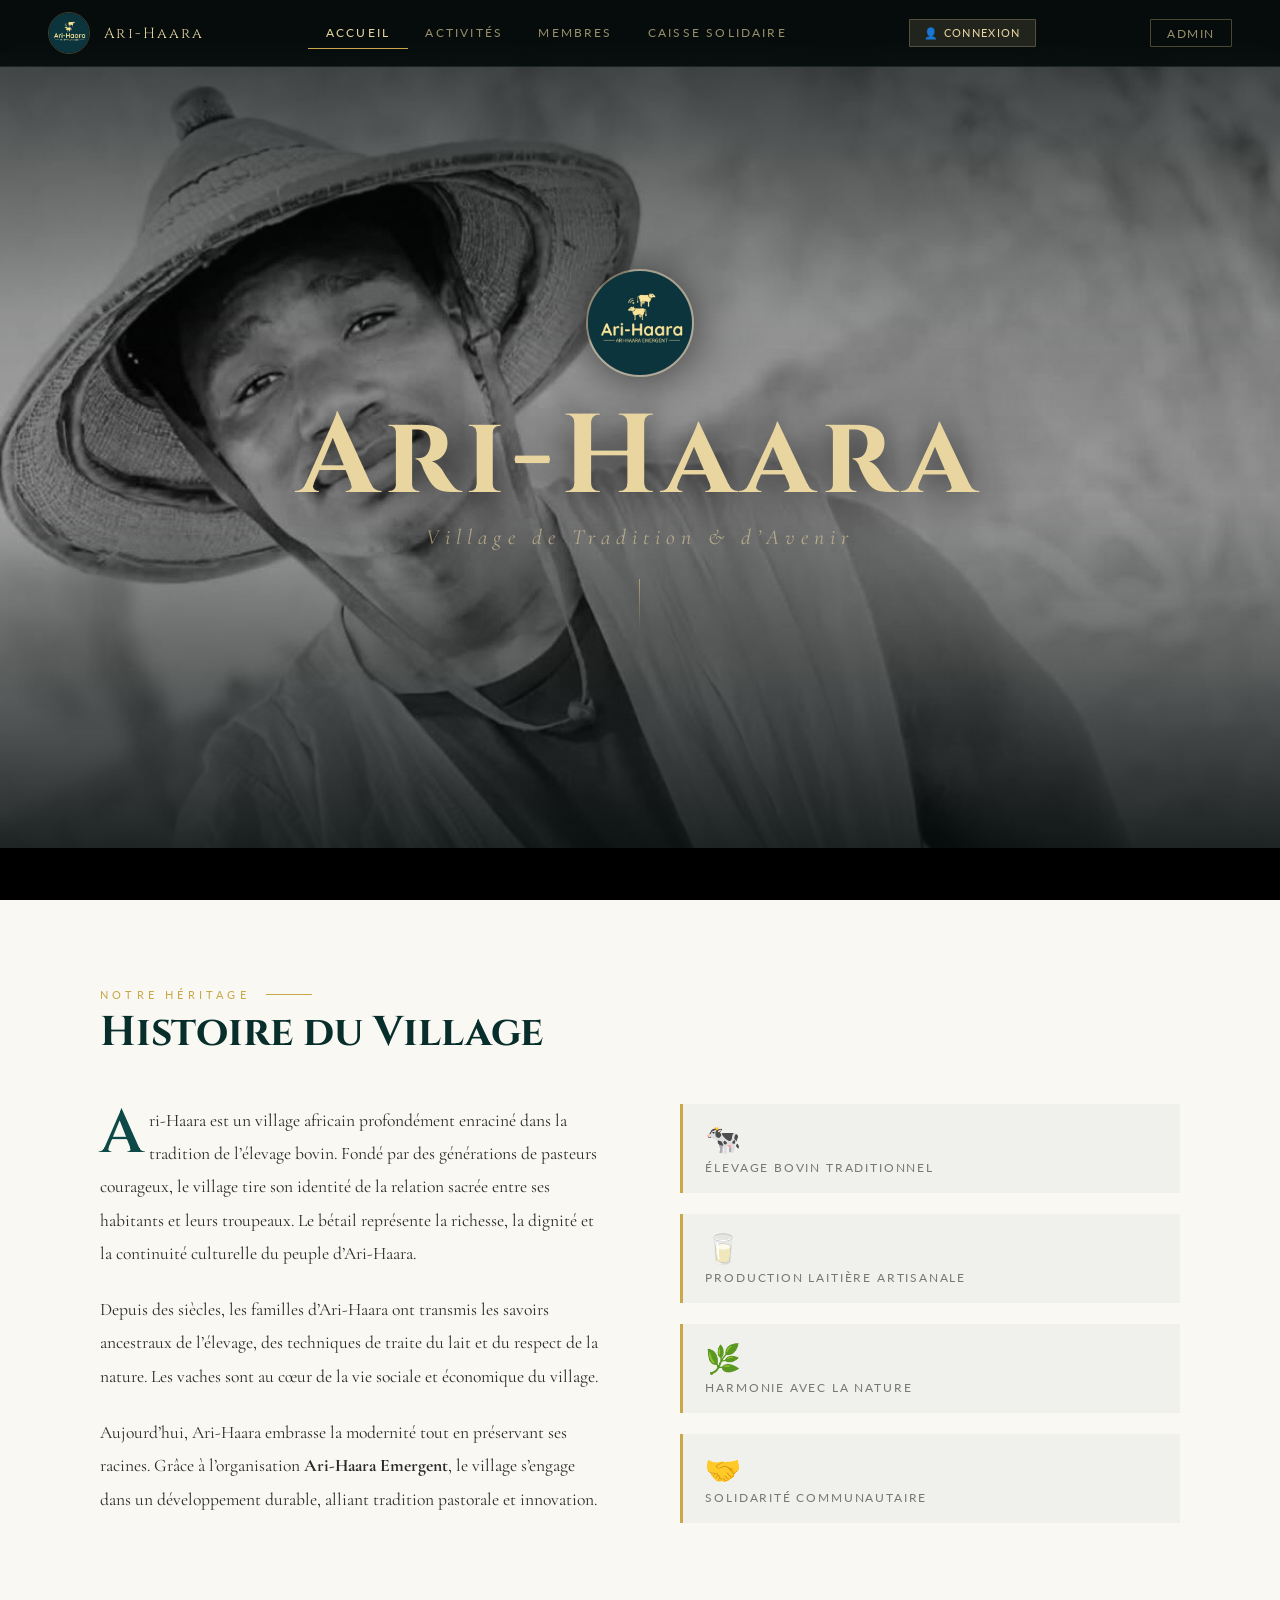
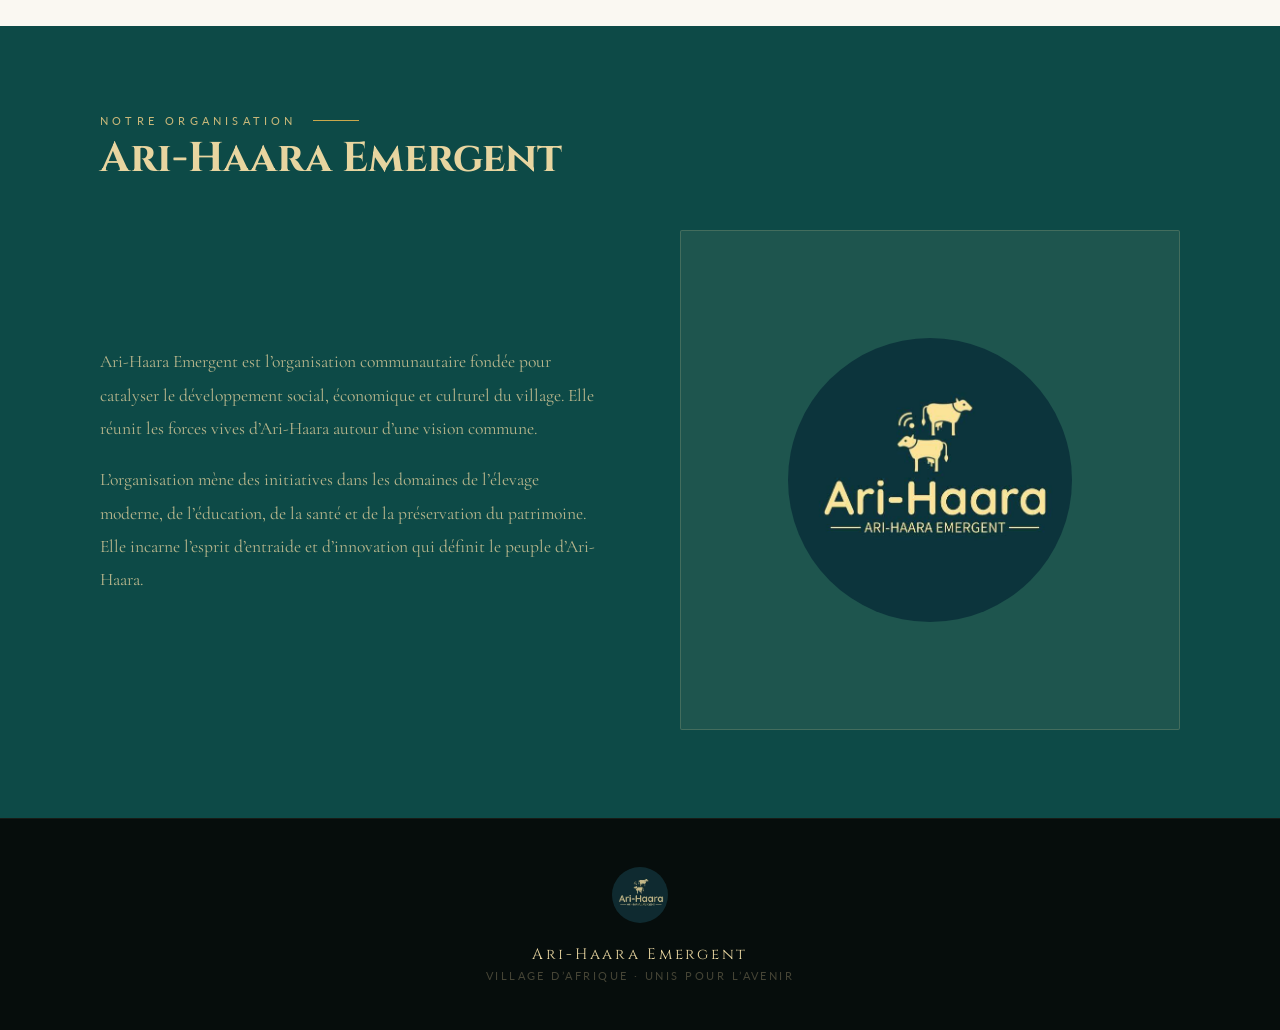
==== index.html @ 9a43e53a "Allow admin to add new members directly from admin panel - Added "Ajouter un membre" button in the M" ====
<!DOCTYPE html>
<html lang="fr">
<head>
<meta charset="UTF-8"/><meta name="viewport" content="width=device-width,initial-scale=1.0"/>
<title>Ari-Haara &mdash; Accueil</title>
<link href="https://fonts.googleapis.com/css2?family=Cormorant+Garamond:ital,wght@0,300;0,400;0,600;0,700;1,300;1,400&family=Cinzel:wght@400;600;700&family=Lato:wght@300;400;700&display=swap" rel="stylesheet"/>
<link rel="stylesheet" href="style.css"/>
</head>
<body>

<div id="slide-images" style="display:none">
  <img id="slide-src-0" src="[data-uri]" style="display:none" alt=""/>
  <img id="slide-src-1" src="[data-uri]" style="display:none" alt=""/>
  <img id="slide-src-2" src="[data-uri]" style="display:none" alt=""/>
  <img id="slide-src-3" src="[data-uri]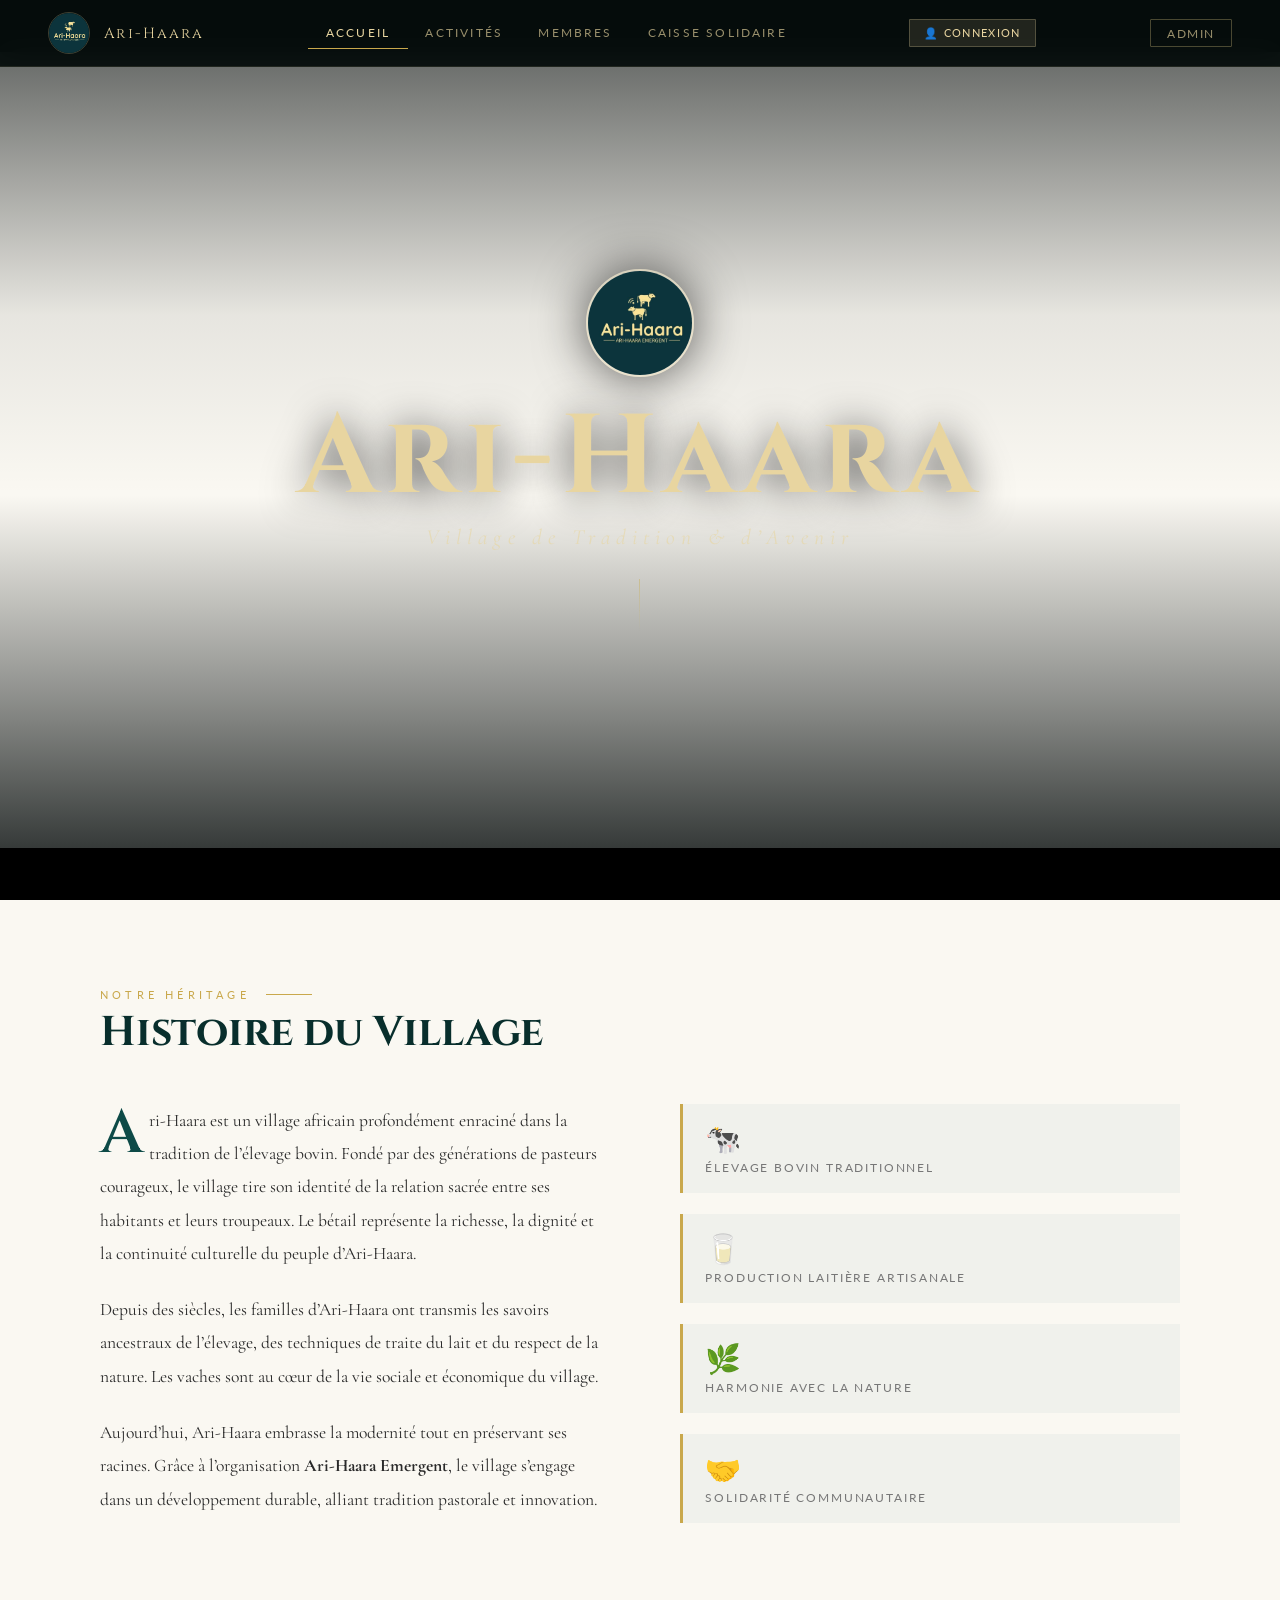
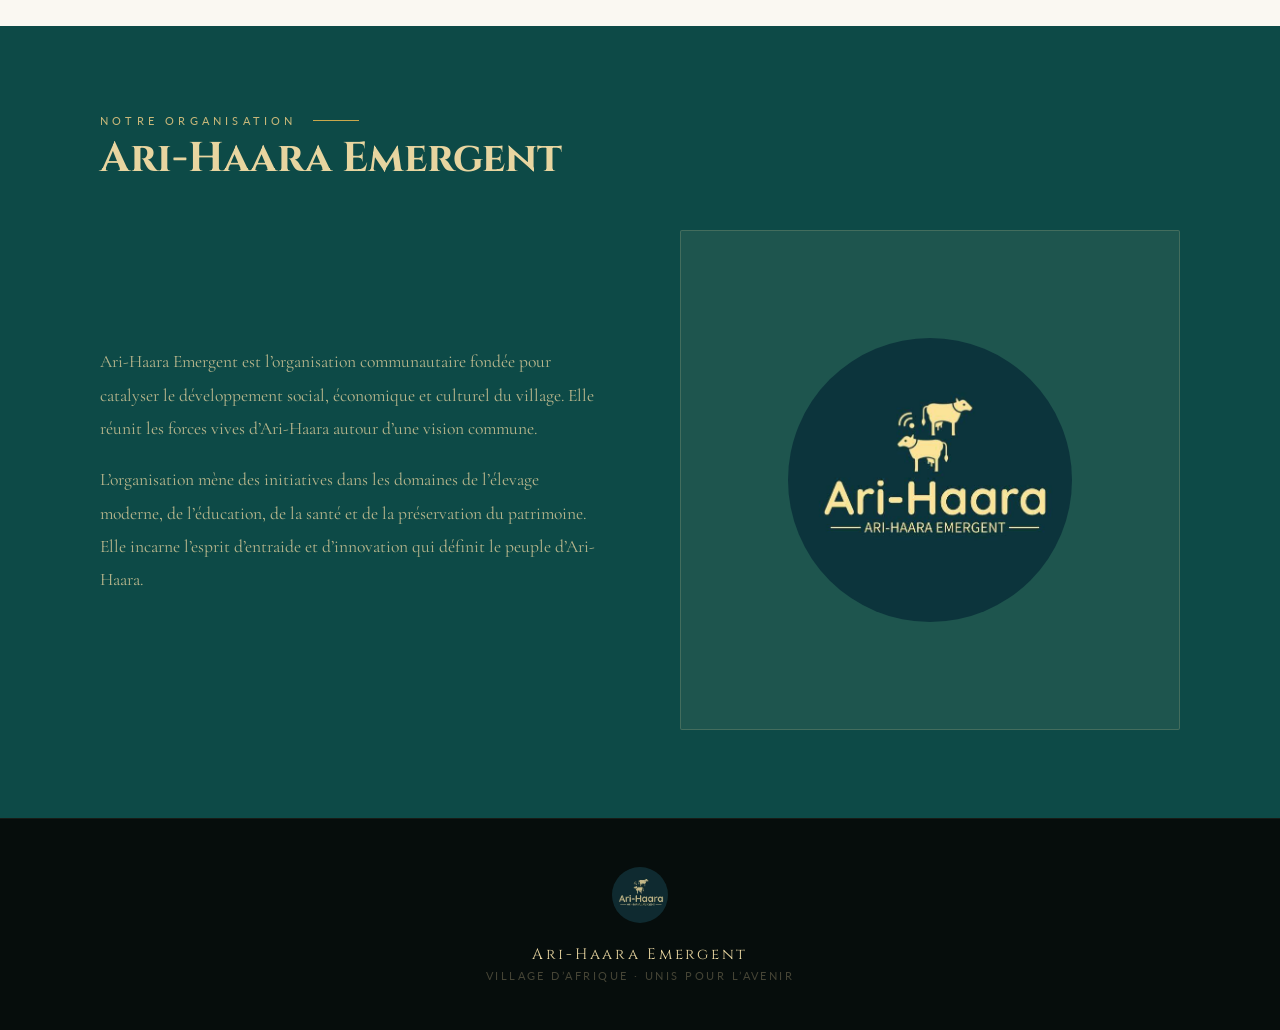
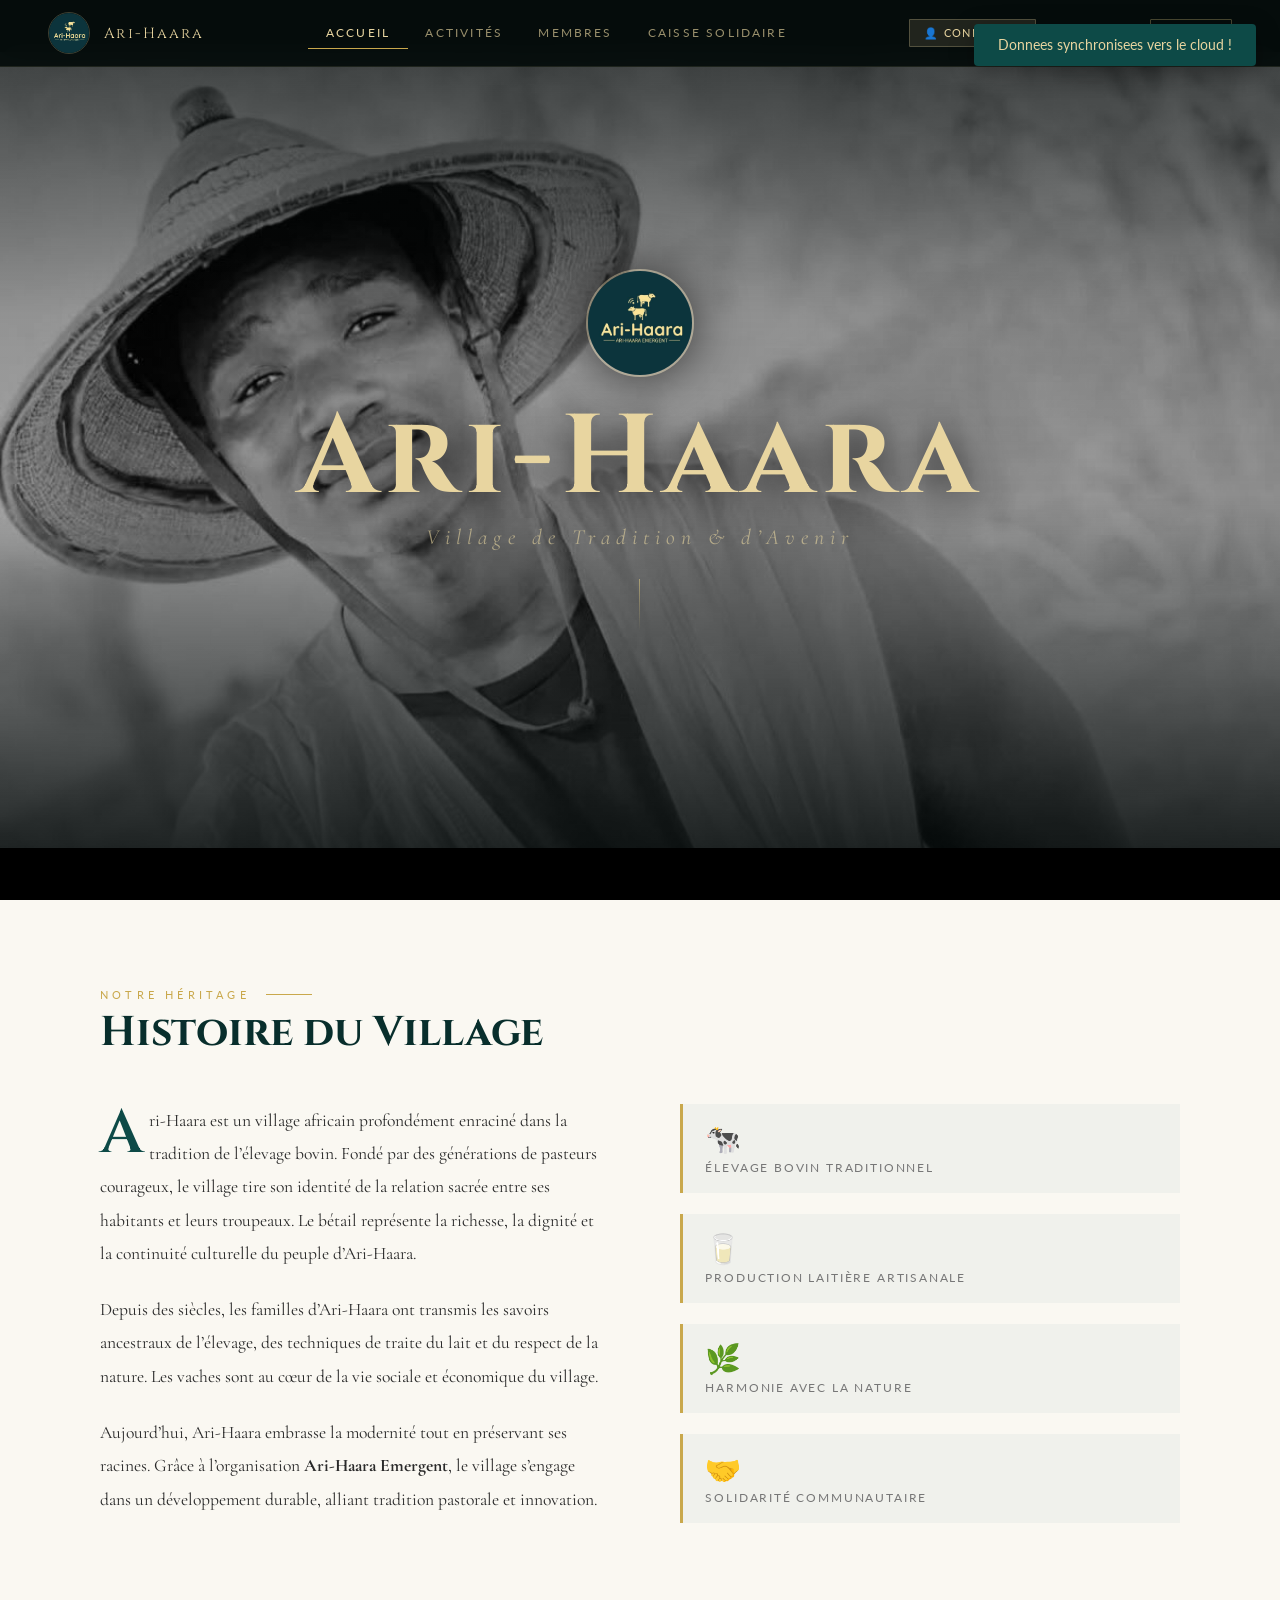
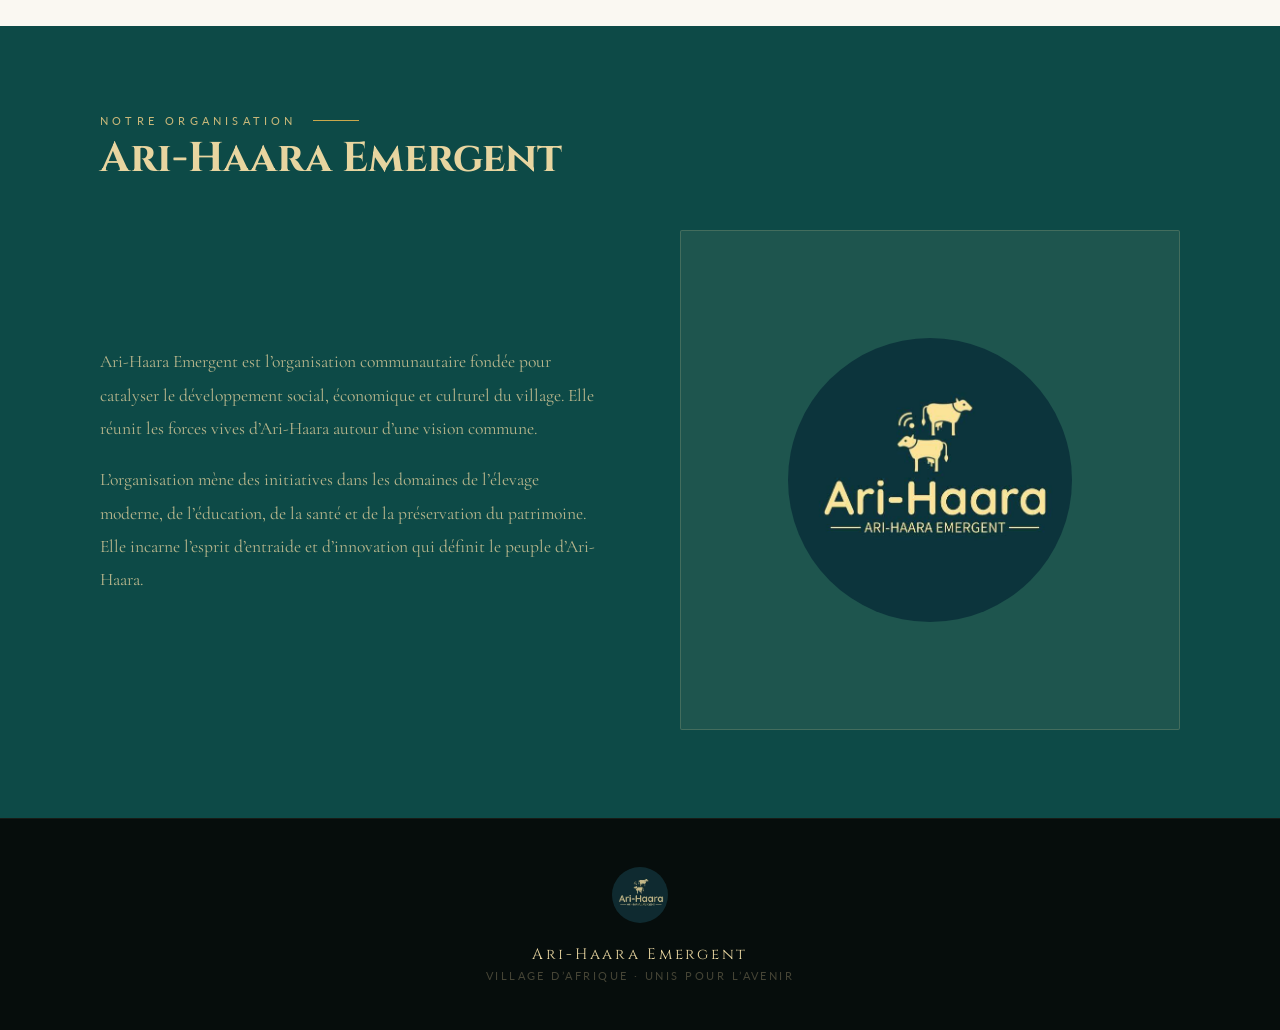
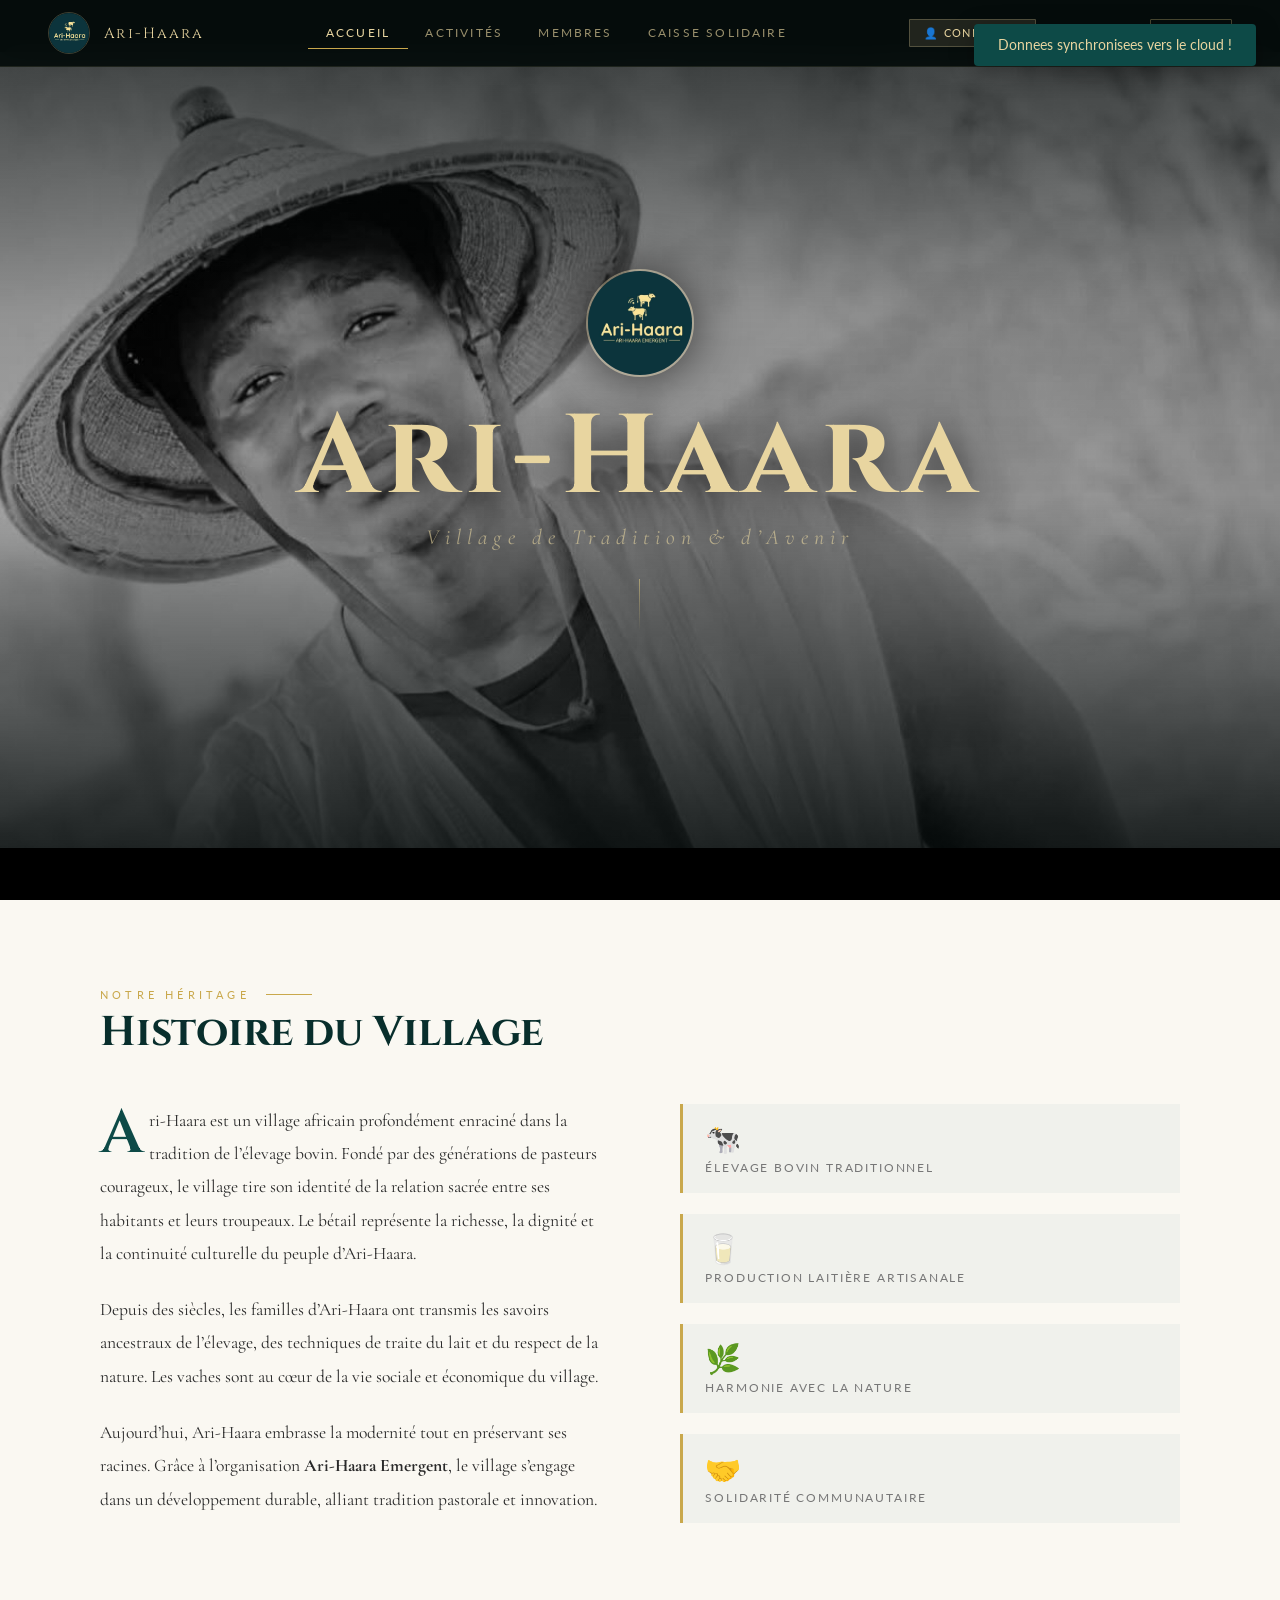
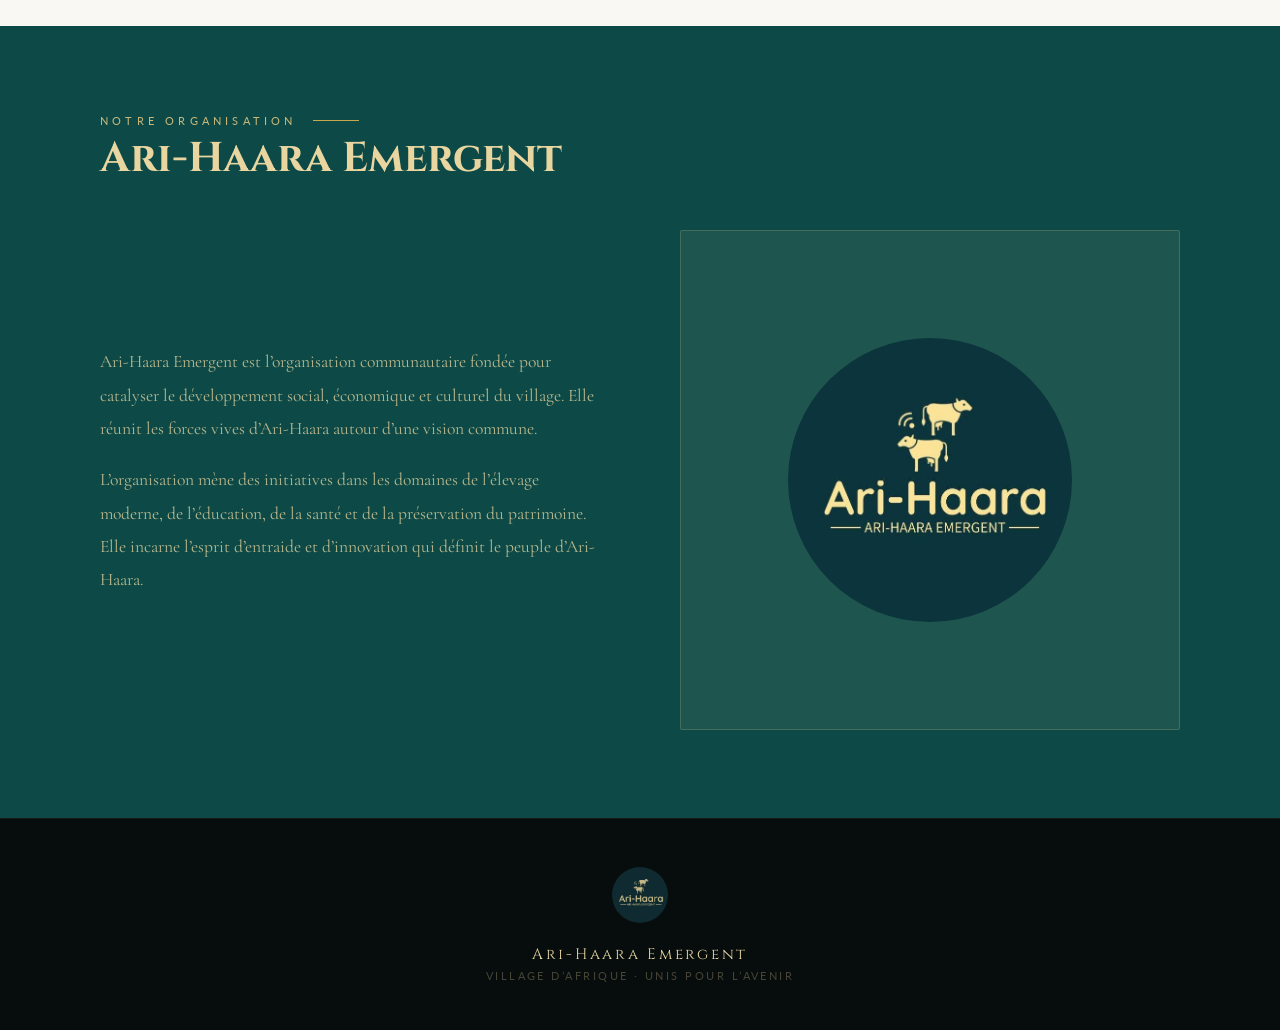
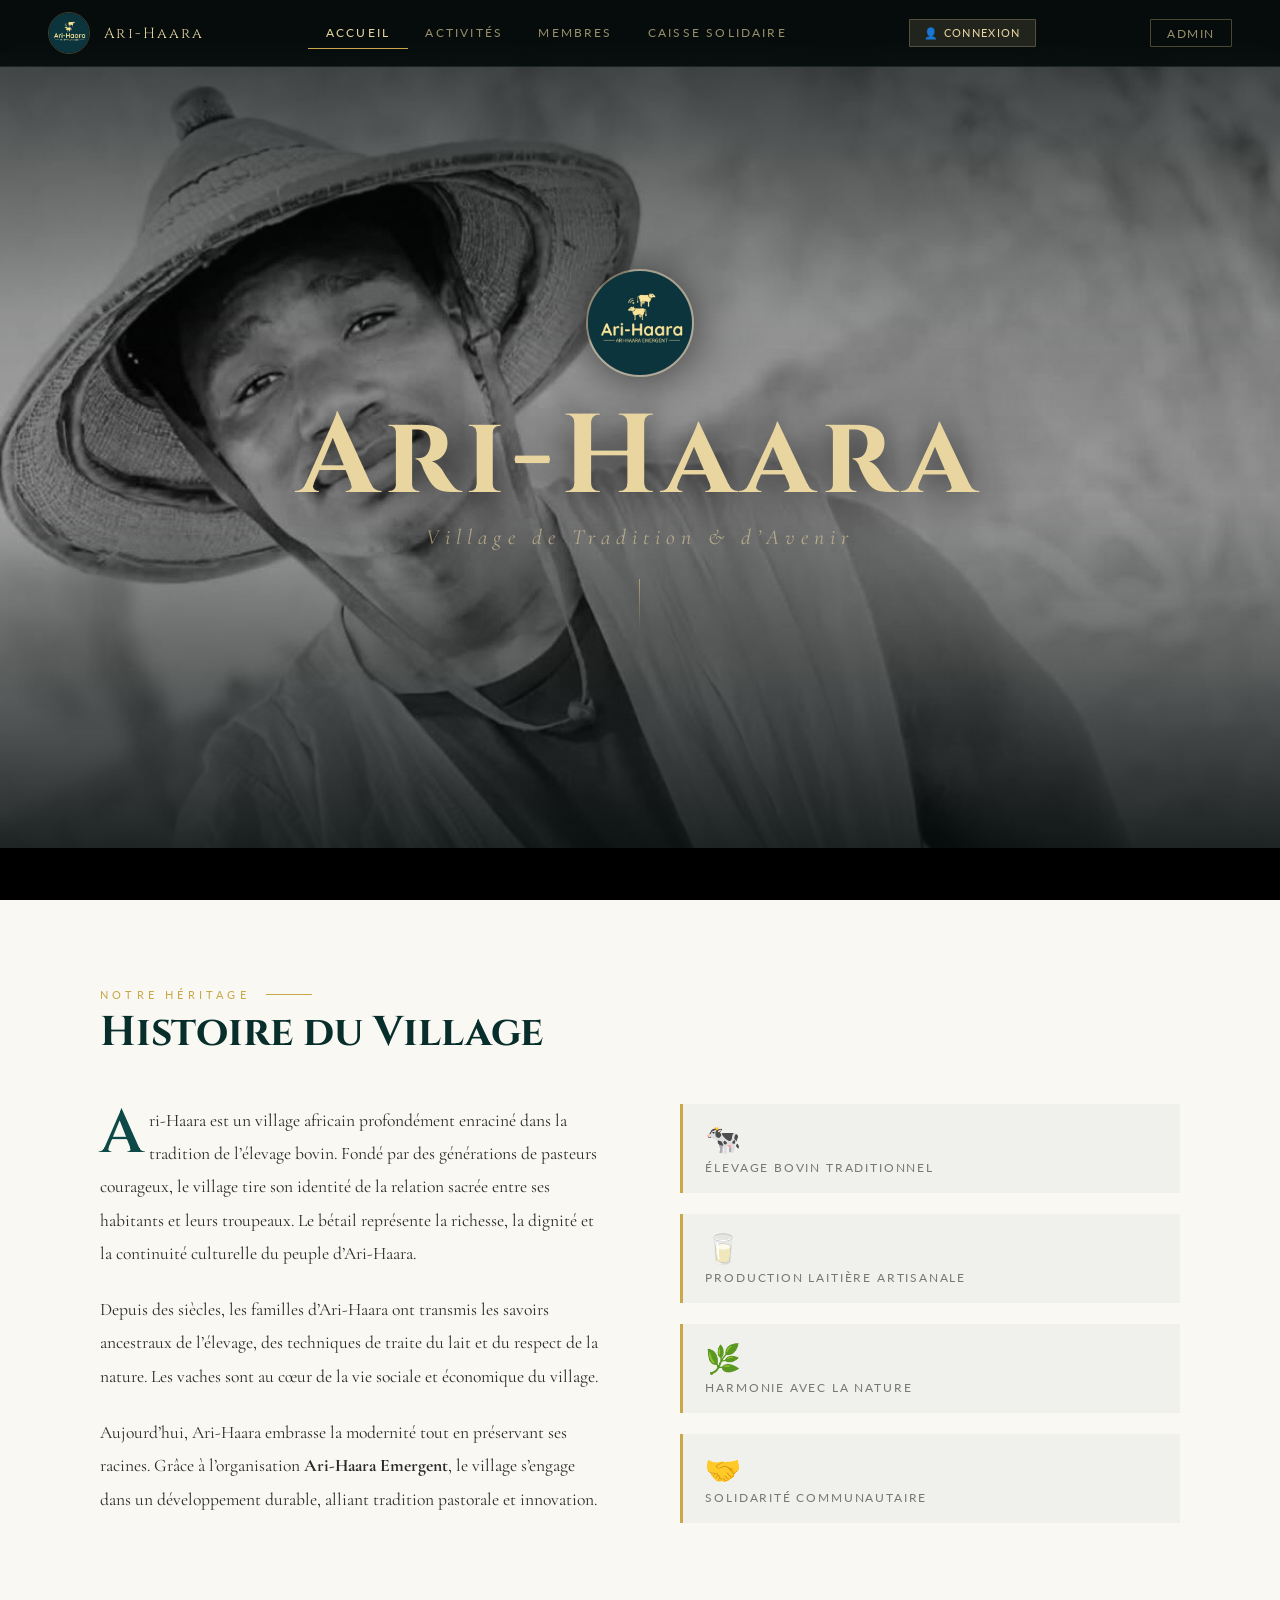
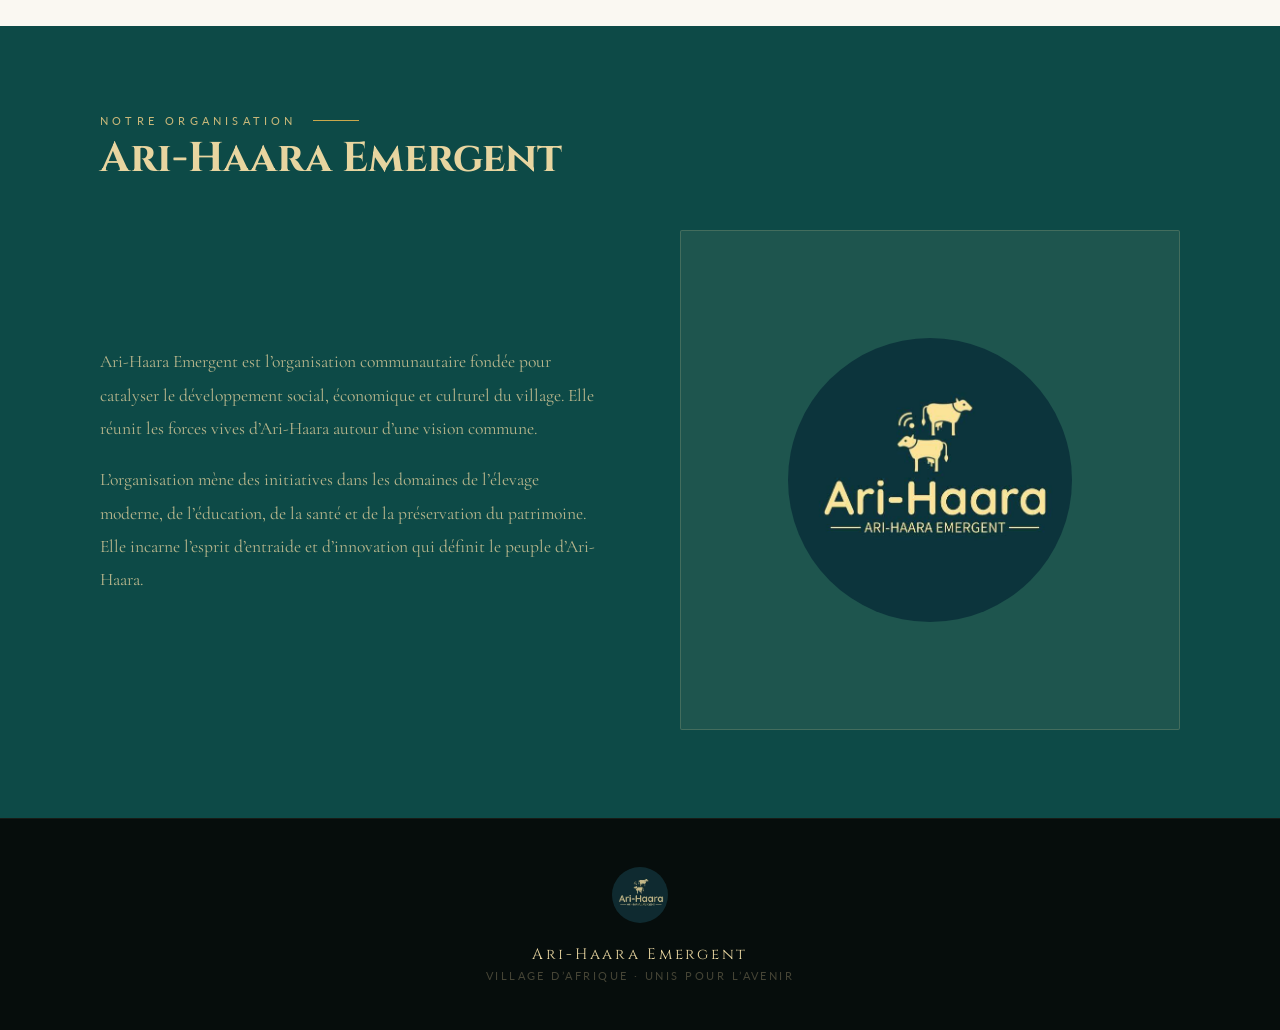
